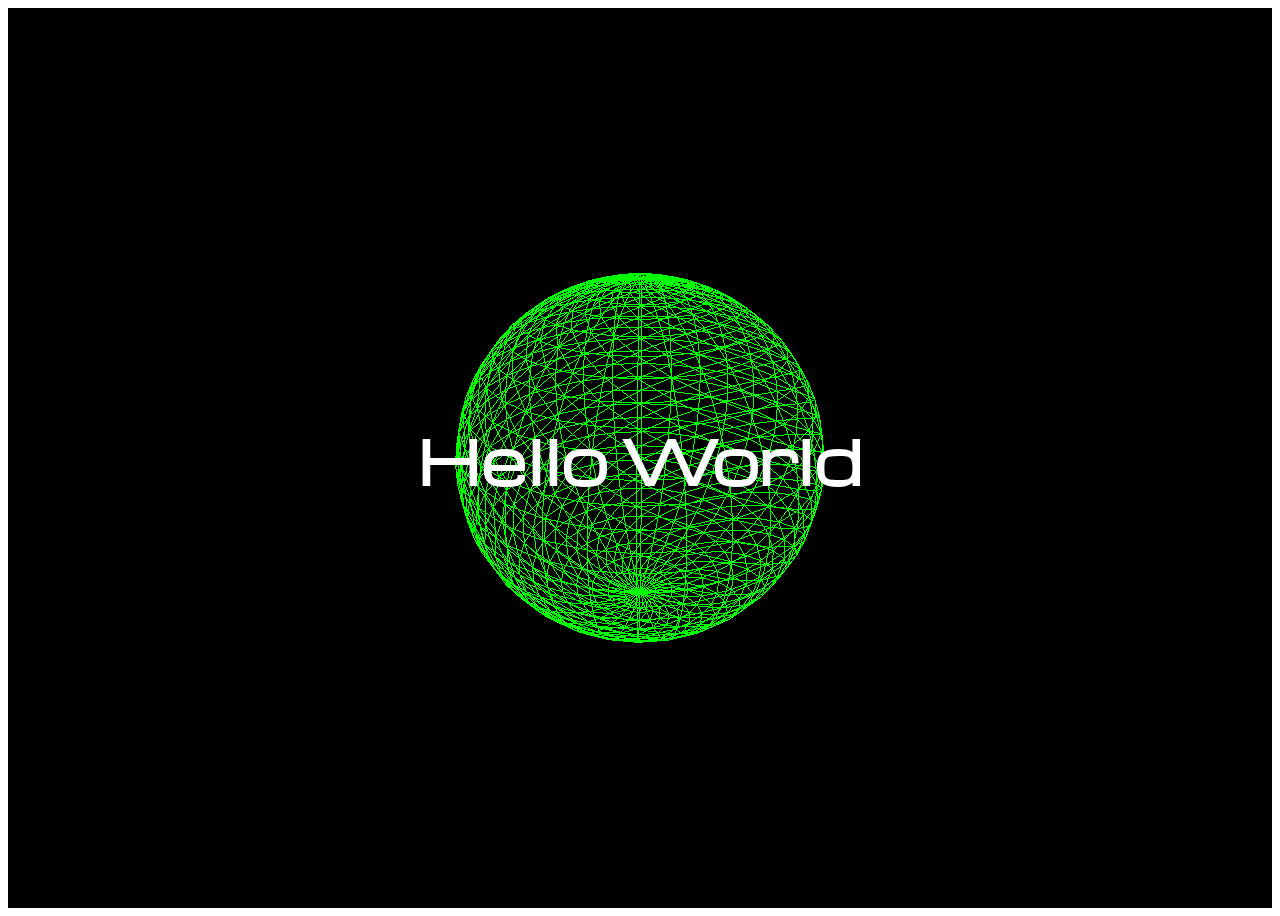
==== index.html @ 618f3a30 "Initial commit" ====
<!DOCTYPE html>
<html>
  <head>
    <link rel="stylesheet" href="style.css">
    <title>Hello World</title>
  </head>

  <body>
    <section>
      <h1>Hello World</h1>
    </section>
  </body>

  <script src="scripts/three.min.js"></script>
  <script src="scripts/canvas.js"></script>
</html>
---- style.css ----
@font-face {
	font-family: Michroma;
	src: url(assets/Michroma-Regular.ttf)
}
body {
	font-family: Michroma;
	background-color: #ffffff;
	color: #ffffff;
}

section {
	min-height: 100vh;
  display : flex;
  align-items: center;
  justify-content: space-around;
  font-size: 9vmin;
  text-align: center;
}

h1 {
	position: absolute;
	font-size: 60px;
}
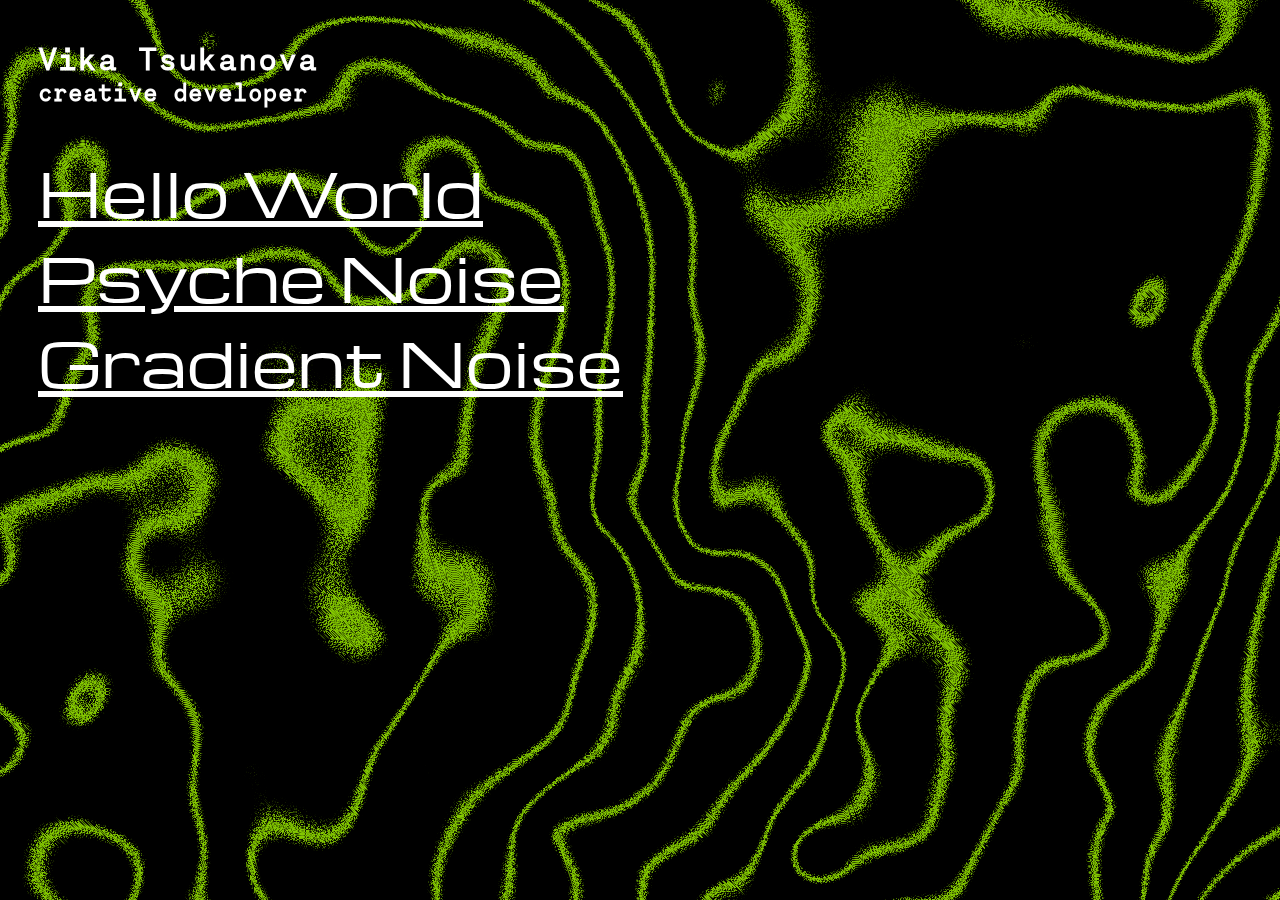
==== commit 6b1dabee: "Add three sketches and create a main page" ====
--- a/index.html
+++ b/index.html
@@ -2,15 +2,23 @@
 <html>
   <head>
     <link rel="stylesheet" href="style.css">
-    <title>Hello World</title>
+    <title>GLSL Sketches</title>
   </head>
-
   <body>
-    <section>
-      <h1>Hello World</h1>
-    </section>
+    <main>
+      <header>
+        <h1>Vika Tsukanova</h1>
+        <h2>creative developer</h2>
+      </header>
+      <section>
+        <a href="sketches/hello-world/index.html"><div>Hello World</div></a>
+        <a href="sketches/psyche-noise/index.html"><div>Psyche Noise</div></a>
+        <a href="sketches/gradient-noise/index.html"><div>Gradient Noise</div></a>
+      </section>
+    </main>
   </body>
-
-  <script src="scripts/three.min.js"></script>
-  <script src="scripts/canvas.js"></script>
+  <script src="scripts/glslcanvas.min.js"></script>
+  <script src="scripts/includes.js"></script>
+  <script src="sketches/gradient-noise/frag.js"></script>
+  <script src="sketches/gradient-noise/canvas.js"></script>
 </html>--- a/style.css
+++ b/style.css
@@ -2,22 +2,50 @@
 	font-family: Michroma;
 	src: url(assets/Michroma-Regular.ttf)
 }
+
+@font-face {
+	font-family: Necto Mono;
+	src: url(assets/necto-mono.woff2)
+}
+
 body {
-	font-family: Michroma;
-	background-color: #ffffff;
+	font-family: Necto Mono;
+	background-color: black;
 	color: #ffffff;
 }
 
-section {
-	min-height: 100vh;
-  display : flex;
-  align-items: center;
-  justify-content: space-around;
-  font-size: 9vmin;
-  text-align: center;
+main {
+	height: 100%;
+	margin: 50px 30px;
+
 }
 
-h1 {
-	position: absolute;
+header {
+	line-height:  0.5;
+}
+
+section {
 	font-size: 60px;
+	margin-top:  50px;
 }
+
+
+a {
+	font-family: Michroma;
+	color:  white;
+}
+
+a:hover {
+	color:  blue;
+}
+
+canvas {
+  position: fixed;
+  top: 50%;
+  left: 50%;
+  transform: translate(-50%, -50%);
+  width: 100vmax;
+  height: 100vmax;
+  pointer-events: none;
+  z-index: -1;
+}
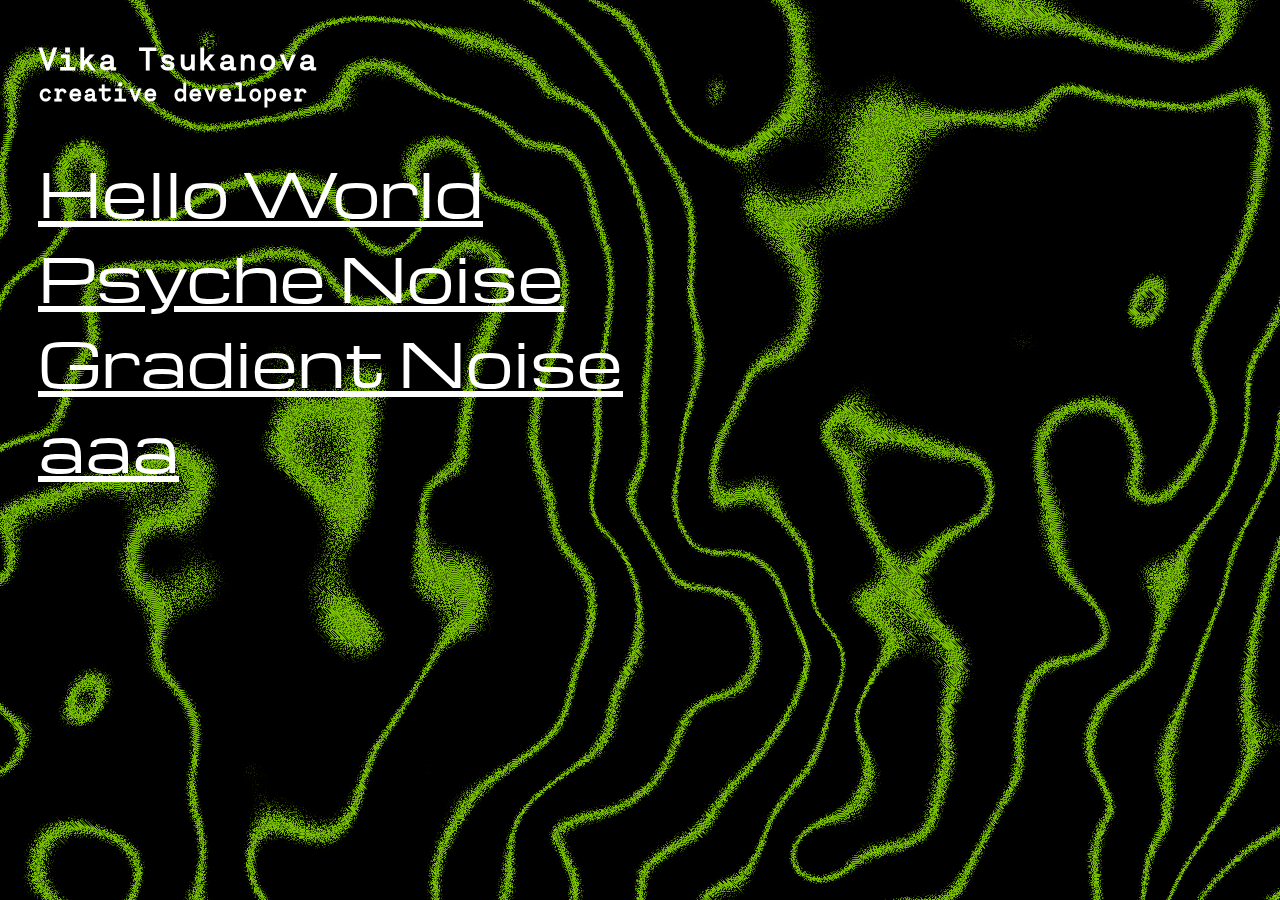
==== commit 5efd5fc5: "Add aaa sketch" ====
--- a/index.html
+++ b/index.html
@@ -14,6 +14,7 @@
         <a href="sketches/hello-world/index.html"><div>Hello World</div></a>
         <a href="sketches/psyche-noise/index.html"><div>Psyche Noise</div></a>
         <a href="sketches/gradient-noise/index.html"><div>Gradient Noise</div></a>
+        <a href="sketches/aaa/index.html"><div>aaa</div></a>
       </section>
     </main>
   </body>
--- a/style.css
+++ b/style.css
@@ -1,11 +1,11 @@
 @font-face {
 	font-family: Michroma;
-	src: url(assets/Michroma-Regular.ttf)
+	src: url(assets/Michroma-Regular.ttf);
 }
 
 @font-face {
 	font-family: Necto Mono;
-	src: url(assets/necto-mono.woff2)
+	src: url(assets/necto-mono.woff2);
 }
 
 body {
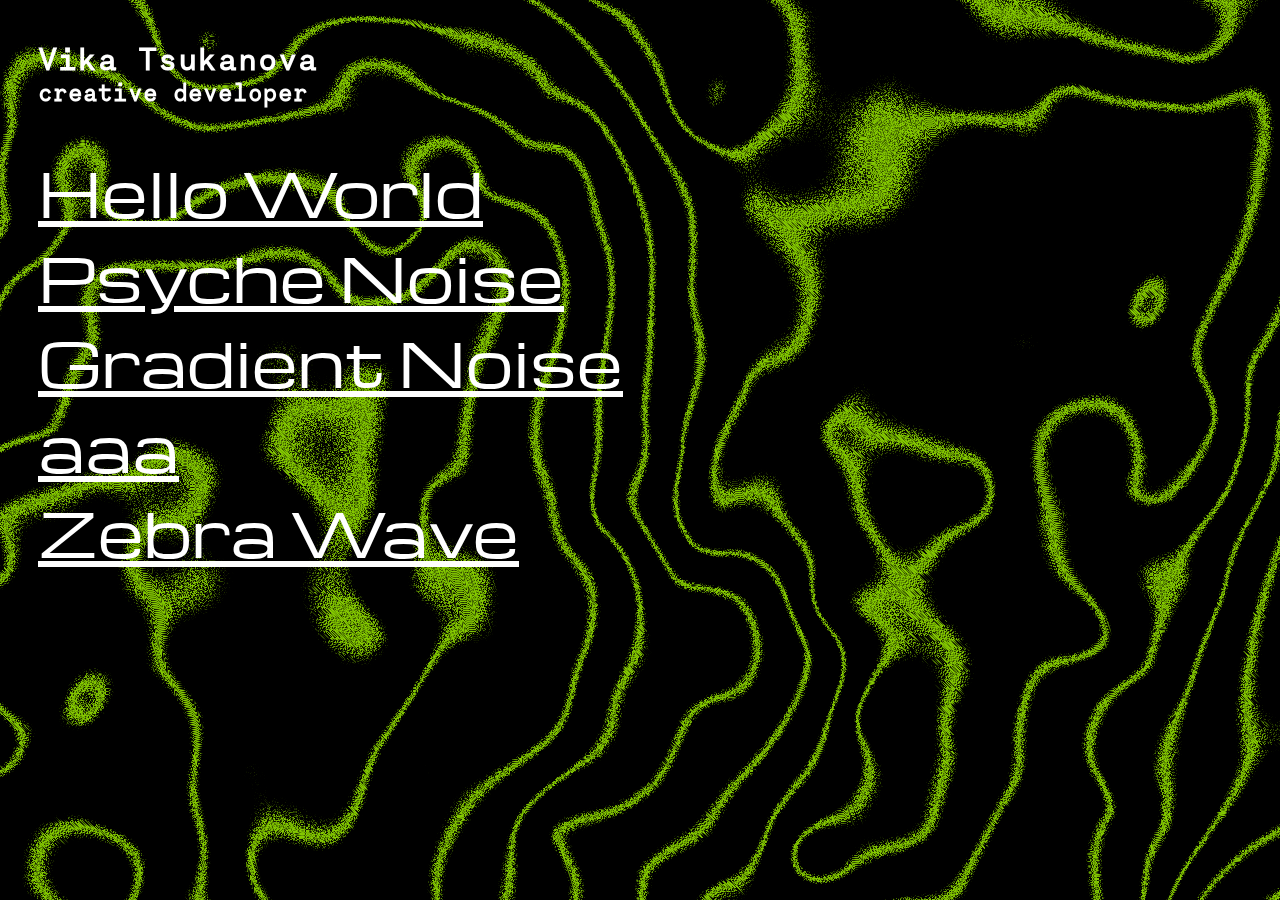
==== commit 5e56404a: "Add Zebra Wave sketch" ====
--- a/index.html
+++ b/index.html
@@ -15,6 +15,7 @@
         <a href="sketches/psyche-noise/index.html"><div>Psyche Noise</div></a>
         <a href="sketches/gradient-noise/index.html"><div>Gradient Noise</div></a>
         <a href="sketches/aaa/index.html"><div>aaa</div></a>
+        <a href="sketches/zebra-wave/index.html"><div>Zebra Wave</div></a>
       </section>
     </main>
   </body>
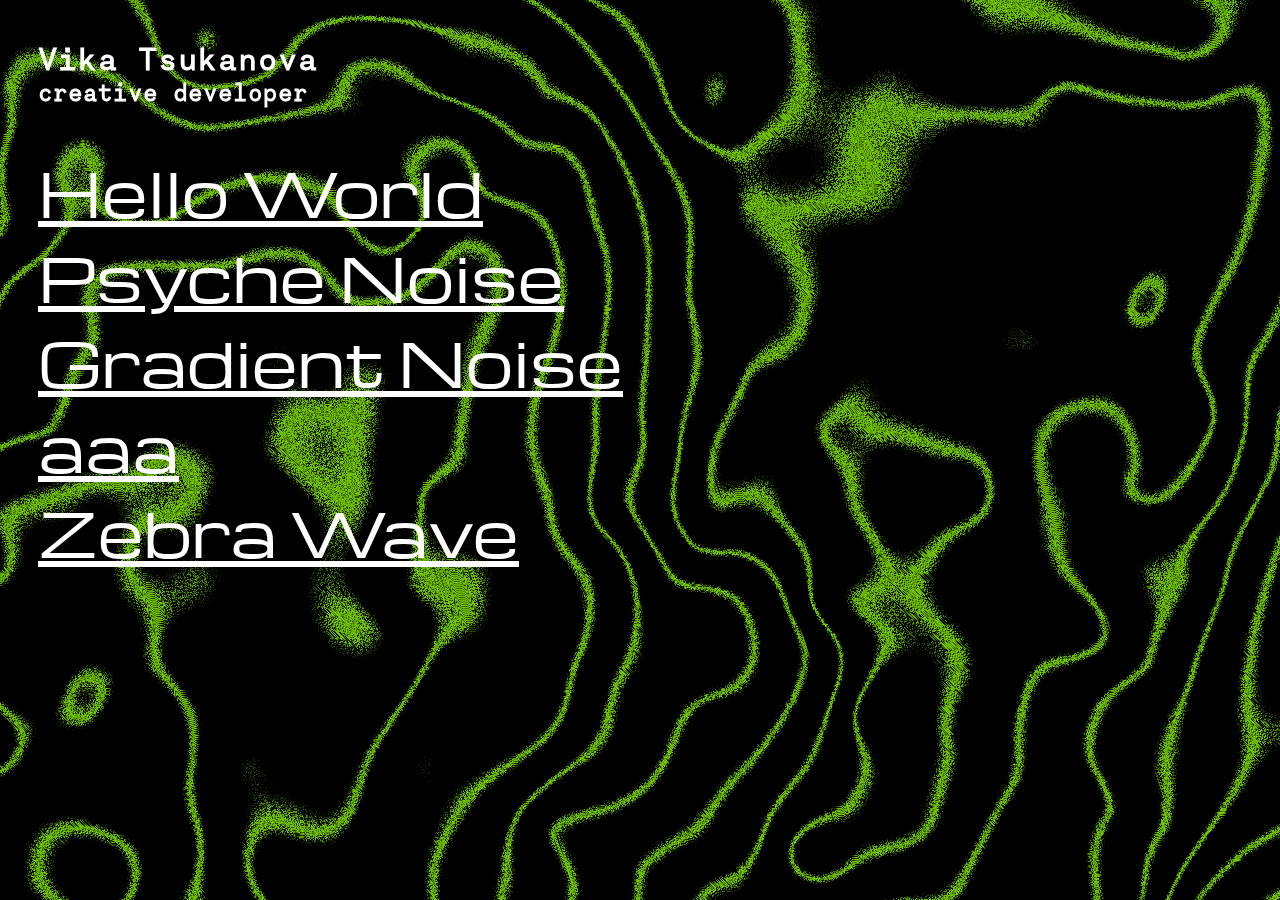
==== commit 93c5fd71: "Move sketches data into an array and create a function to loop over" ====
--- a/index.html
+++ b/index.html
@@ -10,12 +10,7 @@
         <h1>Vika Tsukanova</h1>
         <h2>creative developer</h2>
       </header>
-      <section>
-        <a href="sketches/hello-world/index.html"><div>Hello World</div></a>
-        <a href="sketches/psyche-noise/index.html"><div>Psyche Noise</div></a>
-        <a href="sketches/gradient-noise/index.html"><div>Gradient Noise</div></a>
-        <a href="sketches/aaa/index.html"><div>aaa</div></a>
-        <a href="sketches/zebra-wave/index.html"><div>Zebra Wave</div></a>
+      <section id="sketches">
       </section>
     </main>
   </body>
@@ -23,4 +18,5 @@
   <script src="scripts/includes.js"></script>
   <script src="sketches/gradient-noise/frag.js"></script>
   <script src="sketches/gradient-noise/canvas.js"></script>
+  <script src="script.js"></script>
 </html>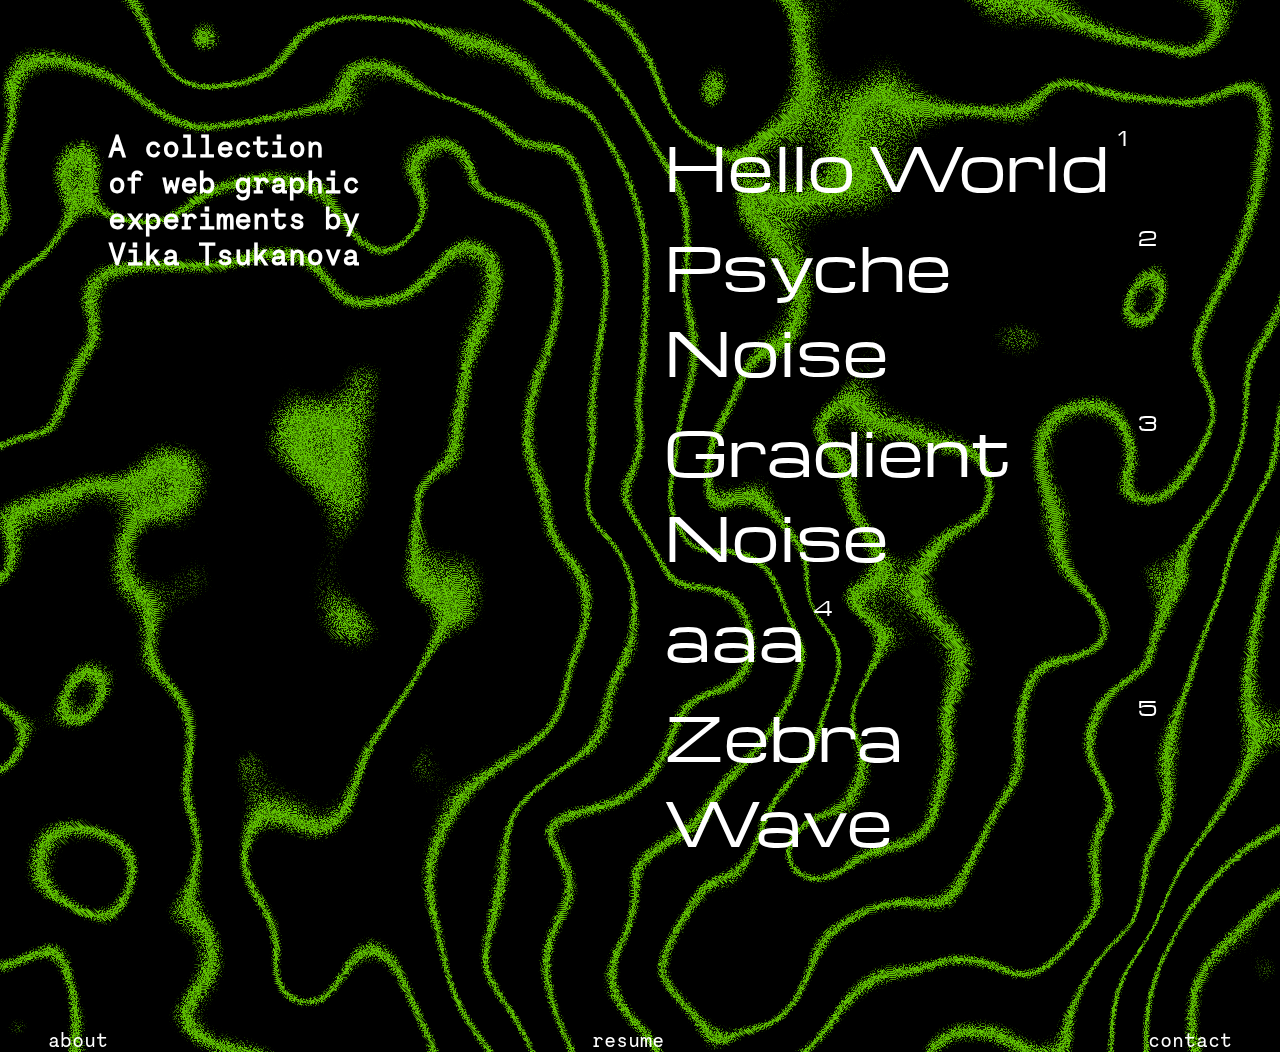
==== commit b829ea32: "Polish up the website" ====
--- a/index.html
+++ b/index.html
@@ -6,14 +6,18 @@
   </head>
   <body>
     <main>
-      <header>
-        <h1>Vika Tsukanova</h1>
-        <h2>creative developer</h2>
-      </header>
-      <section id="sketches">
-      </section>
+        <div id="about">
+          <h1>A collection of web graphic experiments by Vika Tsukanova</h1>
+        </div>
+        <div id="sketches">
+        </div>
     </main>
   </body>
+  <footer>
+    <a href="https://ca.linkedin.com/in/victoriatsukanova" target="_blank">about</a>
+    <a href="assets/resume.pdf" target="_blank">resume</a>
+    <a href="mailto:victoriatsukanova@gmail.com">contact</a>
+  </footer>
   <script src="scripts/glslcanvas.min.js"></script>
   <script src="scripts/includes.js"></script>
   <script src="sketches/gradient-noise/frag.js"></script>
--- a/style.css
+++ b/style.css
@@ -8,35 +8,69 @@
 	src: url(assets/necto-mono.woff2);
 }
 
+html {
+	height: 100%;
+}
+
 body {
 	font-family: Necto Mono;
 	background-color: black;
 	color: #ffffff;
+	display: flex;
+  flex-direction: column;
+  justify-content: space-between;
+  height: 100%;
 }
 
 main {
-	height: 100%;
-	margin: 50px 30px;
-
+	margin: 100px;
+	display: flex;
 }
 
 header {
 	line-height:  0.5;
 }
 
-section {
-	font-size: 60px;
-	margin-top:  50px;
+h1 {
+	font-size: 30px;
 }
 
+#about {
+	font-size: 30px;
+	flex: 1;
+}
+
+#sketches {
+	font-size: 60px;
+	flex: 2;
+	margin-left: 280px;
+}
+
+#sketches-links {
+	font-family: Michroma;
+	margin: 15px;
+}
 
 a {
-	font-family: Michroma;
 	color:  white;
+	text-decoration: none;
+	display: flex;
 }
 
 a:hover {
 	color:  blue;
+}
+
+.number {
+	font-size: 20px;
+  margin-left: 8px;
+}
+
+footer {
+	display: flex;
+	justify-content: space-between;
+	margin: 50px 40px;
+	font-size: 20px;
 }
 
 canvas {
